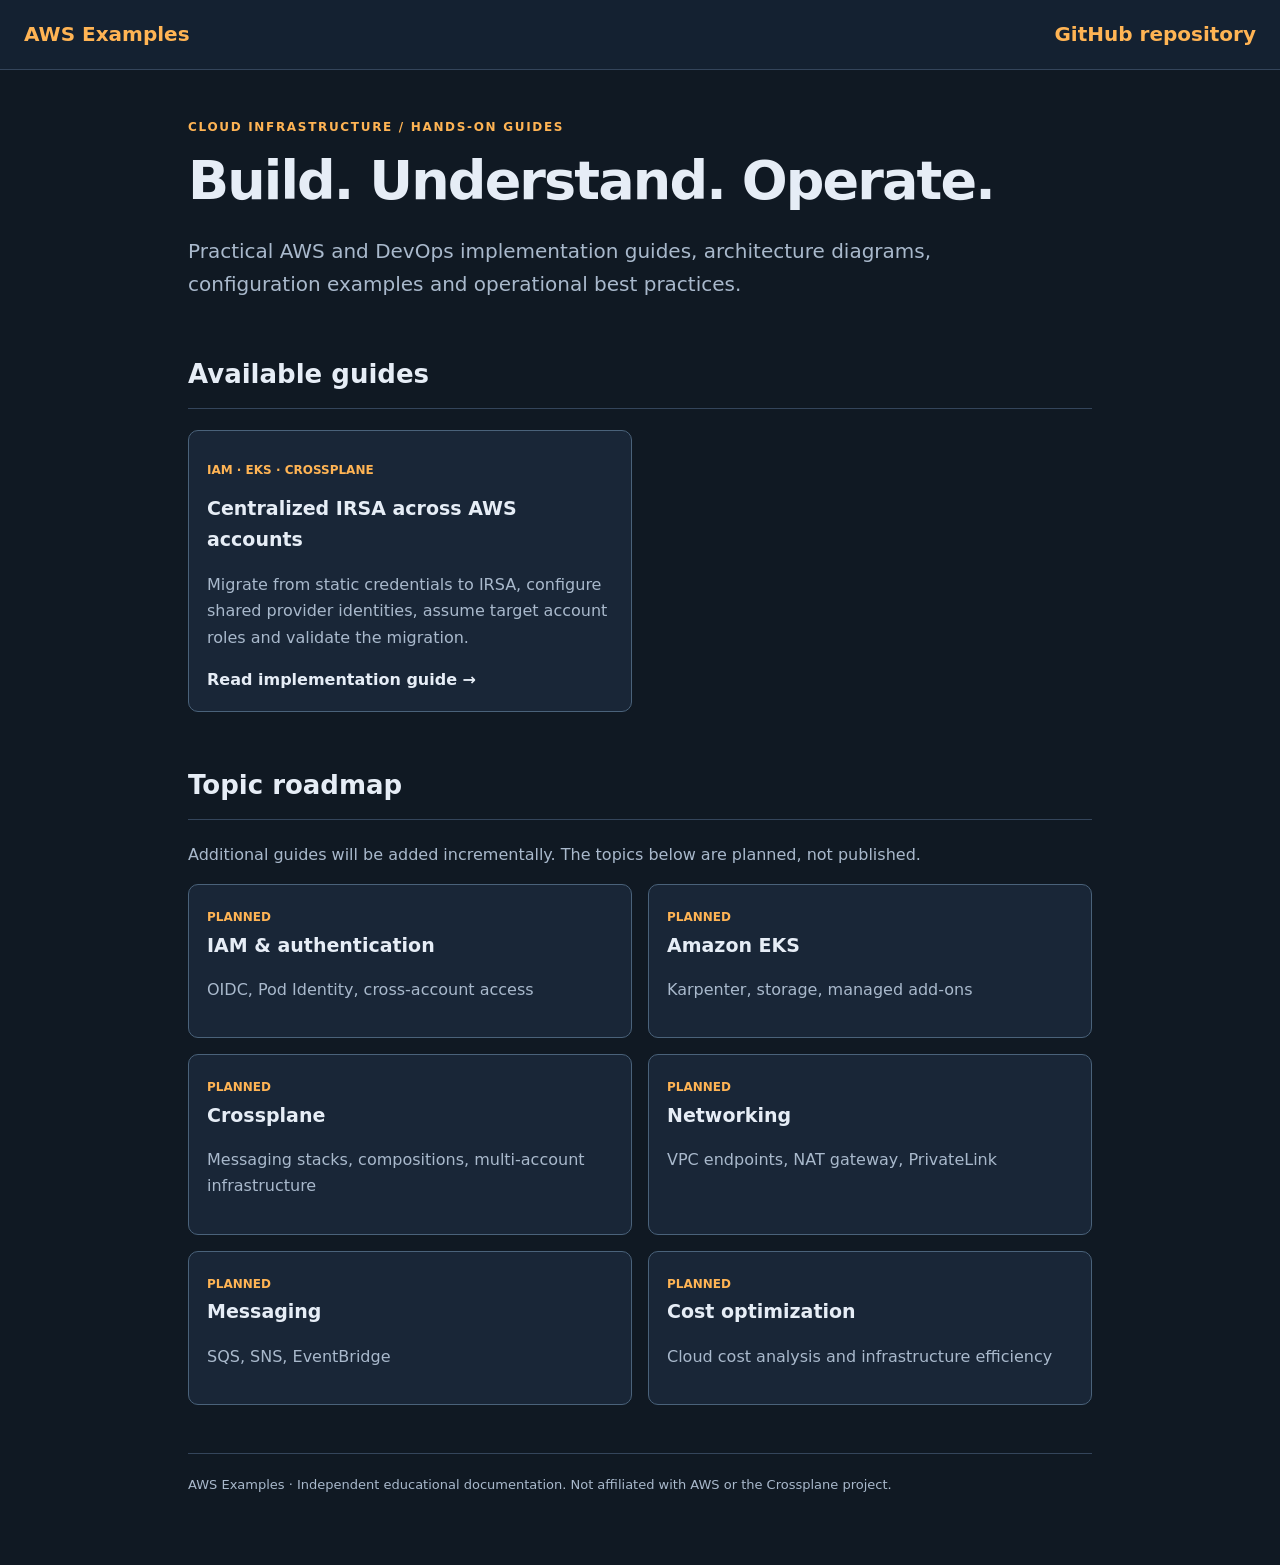
==== index.html @ 88958045 "Add AWS Examples documentation homepage" ====
<!doctype html><html lang="en"><head><meta charset="utf-8"><meta name="viewport" content="width=device-width,initial-scale=1"><title>AWS Examples | Practical cloud guides</title><link rel="stylesheet" href="assets/style.css"></head><body><header><a href="index.html">AWS Examples</a><a href="https://github.com/Tamilvanan-Devops/aws-examples">GitHub repository</a></header><main><p class="eyebrow">CLOUD INFRASTRUCTURE / HANDS-ON GUIDES</p><h1>Build. Understand. Operate.</h1><p class="lead">Practical AWS and DevOps implementation guides, architecture diagrams, configuration examples and operational best practices.</p><h2>Available guides</h2><div class="cards"><a class="panel" href="crossplane/irsa/index.html"><p class="tag">IAM · EKS · CROSSPLANE</p><h3>Centralized IRSA across AWS accounts</h3><p class="muted">Migrate from static credentials to IRSA, configure shared provider identities, assume target account roles and validate the migration.</p><strong>Read implementation guide →</strong></a></div><h2>Topic roadmap</h2><p class="muted">Additional guides will be added incrementally. The topics below are planned, not published.</p><div class="cards"><div class="panel"><span class="tag">PLANNED</span><h3>IAM & authentication</h3><p class="muted">OIDC, Pod Identity, cross-account access</p></div><div class="panel"><span class="tag">PLANNED</span><h3>Amazon EKS</h3><p class="muted">Karpenter, storage, managed add-ons</p></div><div class="panel"><span class="tag">PLANNED</span><h3>Crossplane</h3><p class="muted">Messaging stacks, compositions, multi-account infrastructure</p></div><div class="panel"><span class="tag">PLANNED</span><h3>Networking</h3><p class="muted">VPC endpoints, NAT gateway, PrivateLink</p></div><div class="panel"><span class="tag">PLANNED</span><h3>Messaging</h3><p class="muted">SQS, SNS, EventBridge</p></div><div class="panel"><span class="tag">PLANNED</span><h3>Cost optimization</h3><p class="muted">Cloud cost analysis and infrastructure efficiency</p></div></div><footer>AWS Examples · Independent educational documentation. Not affiliated with AWS or the Crossplane project.</footer></main></body></html>
---- assets/style.css ----
:root{color-scheme:dark;--bg:#101923;--panel:#192637;--line:#34455b;--text:#e6edf6;--muted:#a9b9cc;--accent:#ffb454}*{box-sizing:border-box}html{scroll-behavior:smooth}body{margin:0;background:var(--bg);color:var(--text);font:16px/1.65 system-ui,sans-serif}header{padding:18px max(24px,calc((100vw - 1240px)/2));border-bottom:1px solid var(--line);display:flex;justify-content:space-between;gap:20px;background:#142131}header a{font-weight:750;color:var(--accent);font-size:20px}header span,small,footer{color:var(--muted)}a{color:#ffc578;text-decoration:none}a:hover{text-decoration:underline}main{max-width:960px;min-width:0;padding:36px 28px 70px;margin:auto}h1{font-size:clamp(32px,5vw,54px);line-height:1.13;letter-spacing:-.035em;margin:12px 0 24px}h2{font-size:26px;border-bottom:1px solid var(--line);padding-bottom:12px;margin-top:52px;scroll-margin-top:24px}h3{font-size:19px;margin-top:28px}.eyebrow{letter-spacing:.14em;color:var(--accent);font-size:12px;font-weight:700}.lead{font-size:20px;color:var(--muted);max-width:760px}.note{border-left:3px solid var(--accent);background:var(--panel);padding:15px 20px}.layout{display:grid;grid-template-columns:230px minmax(0,1fr);max-width:1240px;margin:auto}nav{position:sticky;top:24px;align-self:start;padding:38px 20px}nav a{display:block;color:var(--muted);padding:7px 0}nav strong{font-size:11px;letter-spacing:.12em}pre{background:#0a111a;border:1px solid var(--line);border-radius:9px;padding:20px;overflow:auto;font:13px/1.65 ui-monospace,monospace;white-space:pre}code{font-family:ui-monospace,monospace;color:#b5e3db}pre code{color:#d5e4f5}.diagram{background:#142131;border:1px solid var(--line);border-radius:14px;padding:24px;text-align:center}.node,.panel{border:1px solid #4a627a;background:var(--panel);border-radius:10px;padding:18px}.node{max-width:550px;margin:auto;font-weight:700}.node small{font-weight:400}.arrow{color:var(--accent);font-size:13px;padding:12px}.branches,.cards{display:grid;grid-template-columns:repeat(2,minmax(0,1fr));gap:16px}.branches .node{width:100%}.panel h3{margin:0 0 10px}.cards a.panel{display:block;color:var(--text)}.cards a.panel:hover{border-color:var(--accent);text-decoration:none}.tag{font-size:12px;color:var(--accent);font-weight:700}.muted{color:var(--muted)}.copy{display:block;margin:0 0 -10px auto;background:var(--panel);color:var(--text);border:1px solid var(--line);border-radius:5px;padding:5px 12px;cursor:pointer;font:12px system-ui}footer{margin-top:48px;border-top:1px solid var(--line);padding-top:20px;font-size:13px}@media(max-width:760px){.layout{display:block}nav{position:static;padding:20px 24px;border-bottom:1px solid var(--line)}nav a{display:inline-block;margin-right:14px;font-size:13px}main{padding:24px 18px 48px}.branches,.cards{grid-template-columns:1fr}header{padding:15px 18px}.diagram{padding:14px}}
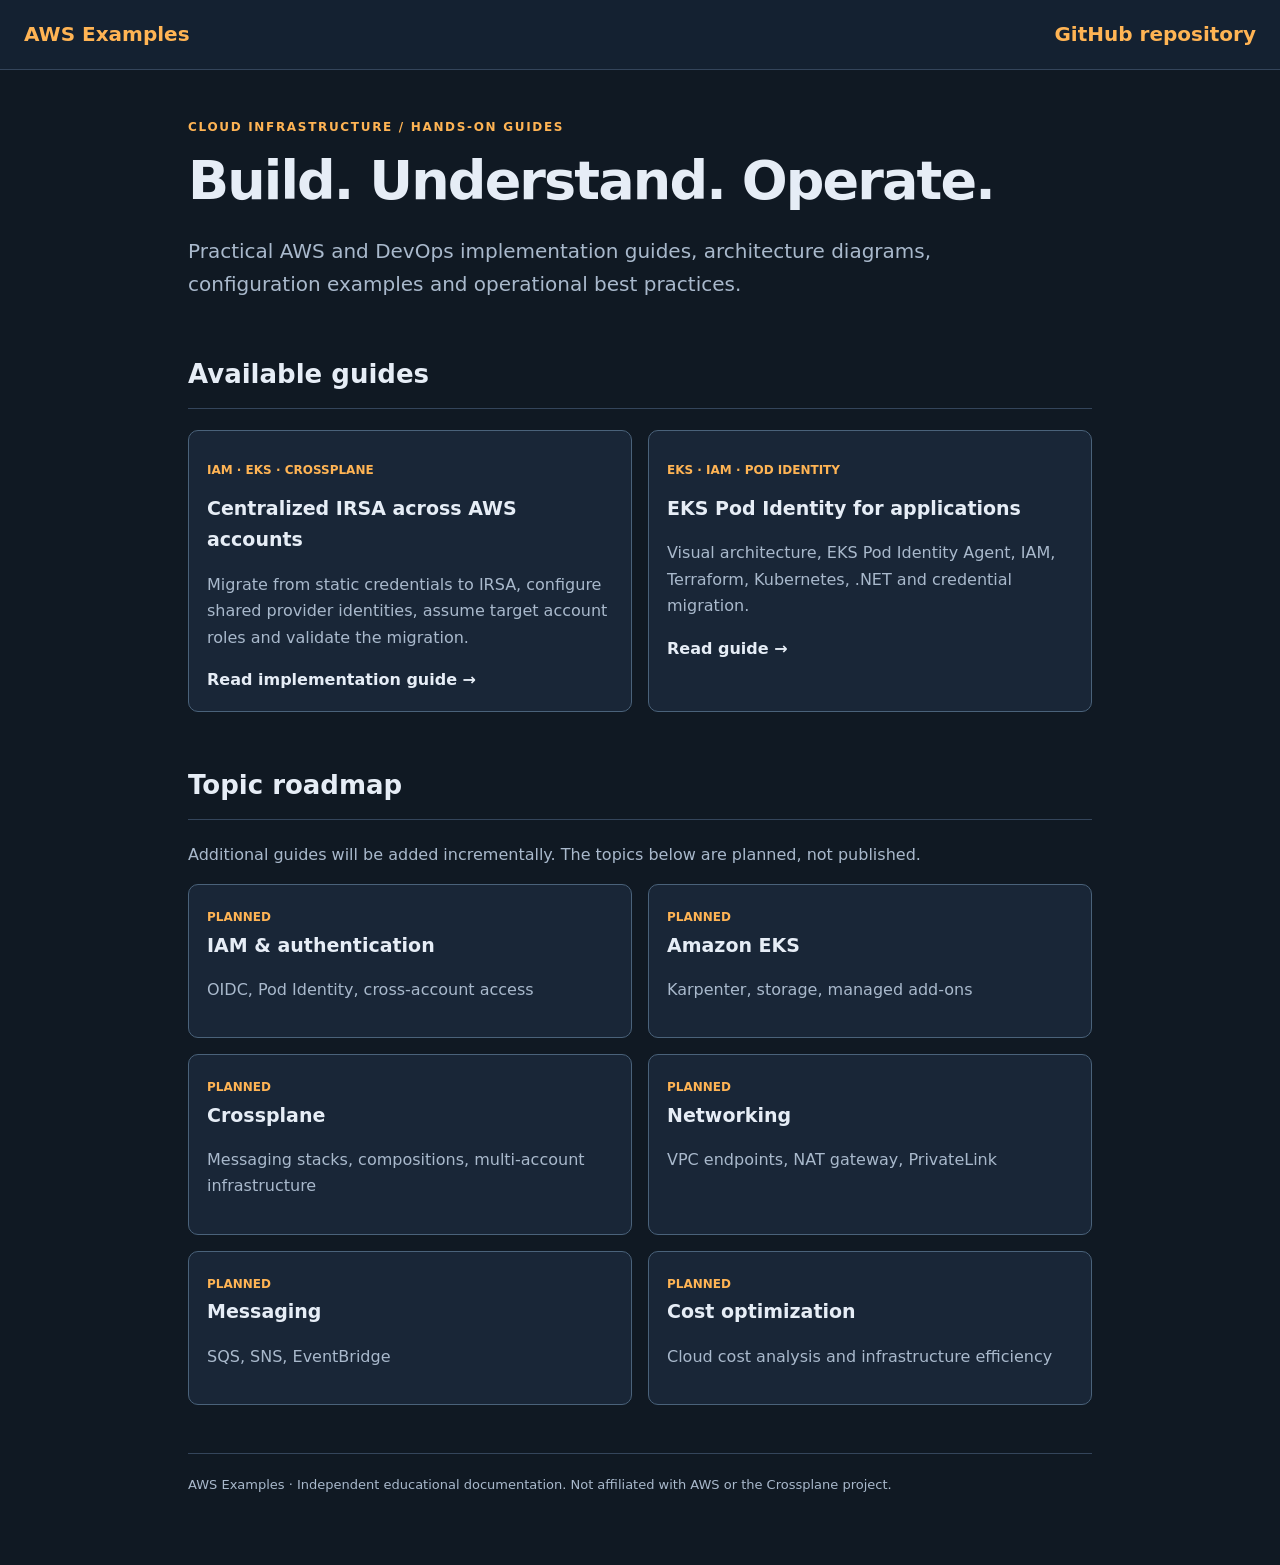
==== commit 5d52c73d: "docs: link Pod Identity guide from homepage" ====
--- a/index.html
+++ b/index.html
@@ -1 +1 @@
-<!doctype html><html lang="en"><head><meta charset="utf-8"><meta name="viewport" content="width=device-width,initial-scale=1"><title>AWS Examples | Practical cloud guides</title><link rel="stylesheet" href="assets/style.css"></head><body><header><a href="index.html">AWS Examples</a><a href="https://github.com/Tamilvanan-Devops/aws-examples">GitHub repository</a></header><main><p class="eyebrow">CLOUD INFRASTRUCTURE / HANDS-ON GUIDES</p><h1>Build. Understand. Operate.</h1><p class="lead">Practical AWS and DevOps implementation guides, architecture diagrams, configuration examples and operational best practices.</p><h2>Available guides</h2><div class="cards"><a class="panel" href="crossplane/irsa/index.html"><p class="tag">IAM · EKS · CROSSPLANE</p><h3>Centralized IRSA across AWS accounts</h3><p class="muted">Migrate from static credentials to IRSA, configure shared provider identities, assume target account roles and validate the migration.</p><strong>Read implementation guide →</strong></a></div><h2>Topic roadmap</h2><p class="muted">Additional guides will be added incrementally. The topics below are planned, not published.</p><div class="cards"><div class="panel"><span class="tag">PLANNED</span><h3>IAM & authentication</h3><p class="muted">OIDC, Pod Identity, cross-account access</p></div><div class="panel"><span class="tag">PLANNED</span><h3>Amazon EKS</h3><p class="muted">Karpenter, storage, managed add-ons</p></div><div class="panel"><span class="tag">PLANNED</span><h3>Crossplane</h3><p class="muted">Messaging stacks, compositions, multi-account infrastructure</p></div><div class="panel"><span class="tag">PLANNED</span><h3>Networking</h3><p class="muted">VPC endpoints, NAT gateway, PrivateLink</p></div><div class="panel"><span class="tag">PLANNED</span><h3>Messaging</h3><p class="muted">SQS, SNS, EventBridge</p></div><div class="panel"><span class="tag">PLANNED</span><h3>Cost optimization</h3><p class="muted">Cloud cost analysis and infrastructure efficiency</p></div></div><footer>AWS Examples · Independent educational documentation. Not affiliated with AWS or the Crossplane project.</footer></main></body></html>+<!doctype html><html lang="en"><head><meta charset="utf-8"><meta name="viewport" content="width=device-width,initial-scale=1"><title>AWS Examples | Practical cloud guides</title><link rel="stylesheet" href="assets/style.css"></head><body><header><a href="index.html">AWS Examples</a><a href="https://github.com/Tamilvanan-Devops/aws-examples">GitHub repository</a></header><main><p class="eyebrow">CLOUD INFRASTRUCTURE / HANDS-ON GUIDES</p><h1>Build. Understand. Operate.</h1><p class="lead">Practical AWS and DevOps implementation guides, architecture diagrams, configuration examples and operational best practices.</p><h2>Available guides</h2><div class="cards"><a class="panel" href="crossplane/irsa/index.html"><p class="tag">IAM · EKS · CROSSPLANE</p><h3>Centralized IRSA across AWS accounts</h3><p class="muted">Migrate from static credentials to IRSA, configure shared provider identities, assume target account roles and validate the migration.</p><strong>Read implementation guide →</strong></a><a class="panel" href="eks/pod-identity/index.html"><p class="tag">EKS · IAM · POD IDENTITY</p><h3>EKS Pod Identity for applications</h3><p class="muted">Visual architecture, EKS Pod Identity Agent, IAM, Terraform, Kubernetes, .NET and credential migration.</p><strong>Read guide →</strong></a></div><h2>Topic roadmap</h2><p class="muted">Additional guides will be added incrementally. The topics below are planned, not published.</p><div class="cards"><div class="panel"><span class="tag">PLANNED</span><h3>IAM & authentication</h3><p class="muted">OIDC, Pod Identity, cross-account access</p></div><div class="panel"><span class="tag">PLANNED</span><h3>Amazon EKS</h3><p class="muted">Karpenter, storage, managed add-ons</p></div><div class="panel"><span class="tag">PLANNED</span><h3>Crossplane</h3><p class="muted">Messaging stacks, compositions, multi-account infrastructure</p></div><div class="panel"><span class="tag">PLANNED</span><h3>Networking</h3><p class="muted">VPC endpoints, NAT gateway, PrivateLink</p></div><div class="panel"><span class="tag">PLANNED</span><h3>Messaging</h3><p class="muted">SQS, SNS, EventBridge</p></div><div class="panel"><span class="tag">PLANNED</span><h3>Cost optimization</h3><p class="muted">Cloud cost analysis and infrastructure efficiency</p></div></div><footer>AWS Examples · Independent educational documentation. Not affiliated with AWS or the Crossplane project.</footer></main></body></html>
